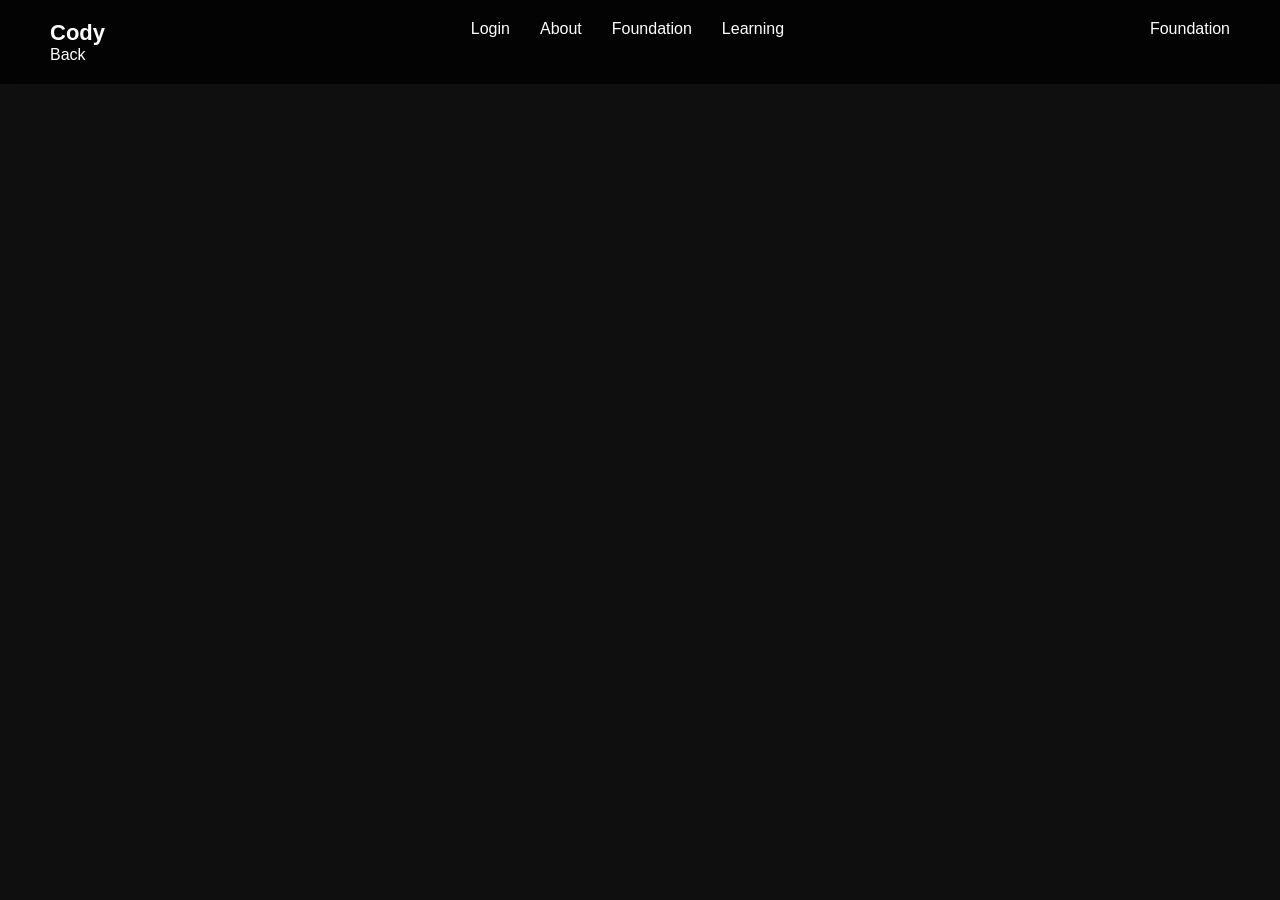
==== download.html @ cf852ef5 "Add files via upload" ====
<!DOCTYPE html>
<html lang="en">
<head>
    <meta charset="UTF-8">
    <title>Learning</title>
    <meta name="viewport" content="width=device-width, initial-scale=1.0">
    <link rel="stylesheet" href="style.css">
</head>
<body>

<header class="navbar glass">
    <div class="container nav">
        <div class="logo">Cody</div>
        <nav>
            <a href="index.html">Back</a>
        </nav>
    </div>
    <ul>
        <li><a href="login.html">Login</a></li>
        <li><a href="#about">About</a></li>
        <li><a href="#features">Foundation</a></li>
        <li><a href="#learning">Learning</a></li>
    </ul>
</nav>
<section id="about" 
 
</section>

<section id="features" 
    <h2>Foundation</h2>
</section>
</header>

</body>
</html>
---- style.css ----
* {
    margin: 0;
    padding: 0;
    box-sizing: border-box;
    font-family: Arial, sans-serif;
    scroll-behavior: smooth;
}

body {
    background: #0f0f0f;
    color: white;
}

.logo {
    display: flex;
    align-items: center;
    gap: 10px;
    font-size: 22px;
    font-weight: bold;
}

.logo-img {
    width: 35px;
    height: 35px;
    object-fit: contain;
}


/* BUTTONS */
.btn {
    padding: 15px 35px;
    border: none;
    cursor: pointer;
    margin-top: 25px;
    border-radius: 30px;
    font-size: 16px;
    position: relative;
    z-index: 5;
    transition: transform 0.2s, box-shadow 0.2s;
}
.btn:active {
    transform: scale(0.95);
}
.neon {
    background: #1100ff;
    color: white;
    box-shadow: 0 0 15px #0077ff, 0 0 30px #0084ff;
}
.neon:hover {
    transform: scale(1.1);
    box-shadow: 0 0 30px #0011ff, 0 0 60px #0011ff;
}
.large {
    font-size: 18px;
}


/* NAVBAR */

.navbar {
    position: fixed;
    width: 100%;
    display: flex;
    justify-content: space-between;
    padding: 20px 50px;
    background: rgba(0,0,0,0.8);
    backdrop-filter: blur(10px);
    z-index: 1000;
}

.navbar ul {
    list-style: none;
    display: flex;
    gap: 30px;
}

.navbar a {
    text-decoration: none;
    color: white;
    transition: 0.3s;
}

.navbar a:hover {
    color: crimson;
}

.logo {
    font-weight: bold;
    font-size: 22px;
}

/* HERO */

.hero {
    height: 100vh;
    display: flex;
    flex-direction: column;
    justify-content: center;
    align-items: center;
    text-align: center;

    background: linear-gradient(to bottom, #000000cc, #000000ee),
                url("https://algorithmman.com/wp-content/uploads/2024/04/programming-languages.png") center/cover no-repeat;
}

.hero h1 {
    font-size: 60px;
    margin-bottom: 20px;
}

.hero p {
    font-size: 20px;
    margin-bottom: 30px;
    max-width: 600px;
}

.buttons {
    display: flex;
    gap: 20px;
}

/* BUTTONS */

.btn {
    padding: 12px 30px;
    border-radius: 5px;
    text-decoration: none;
    transition: 0.3s;
}

.primary {
    background: crimson;
    color: white;
}

.primary:hover {
    background: darkred;
}

.secondary {
    border: 1px solid white;
    color: white;
}

.secondary:hover {
    background: white;
    color: black;
}

.big {
    padding: 15px 40px;
    font-size: 18px;
}

/* SECTIONS */

.section {
    padding: 100px 50px;
    text-align: center;
}

.section.dark {
    background: #1a1a1a;
}

.grid {
    margin-top: 50px;
    display: flex;
    justify-content: center;
    gap: 30px;
    flex-wrap: wrap;
}

.card {
    background: #222;
    padding: 30px;
    width: 250px;
    border-radius: 10px;
    transition: 0.3s;
}

.card:hover {
    transform: translateY(-10px);
    background: #2b2b2b;
}

footer {
    padding: 30px;
    text-align: center;
    background: black;
    color: gray;
}
.btn {
    padding: 12px 30px;
    border-radius: 5px;
    text-decoration: none;
    transition: 0.3s;
    display: block;
    margin-top: 20px;
}

.primary {
    background: crimson;
    color: white;
}

.primary:hover {
    background: darkred;
}

.secondary {
    border: 1px solid white;
    color: white;
}

.secondary:hover {
    background: white;
    color: black;
}

.big {
    padding: 15px 40px;
    font-size: 18px;
}
.section1{
    display: flex;
    flex-direction: column;
    justify-content: center;
    align-items: center;
    padding: 50px;
}
.section2 {
    padding: 50px 50px;
    text-align: left;
}

.section.dark2 {
    background: #1a1a1a;
}

.grid2 {
    margin-top: 50px;
    display: flex;
    justify-content: left;
    gap: 30px;
    flex-wrap: wrap;
}

.card2 {
    background: #222;
    padding: 30px;
    width: 250px;
    border-radius: 10px;
    transition: 0.3s;
}
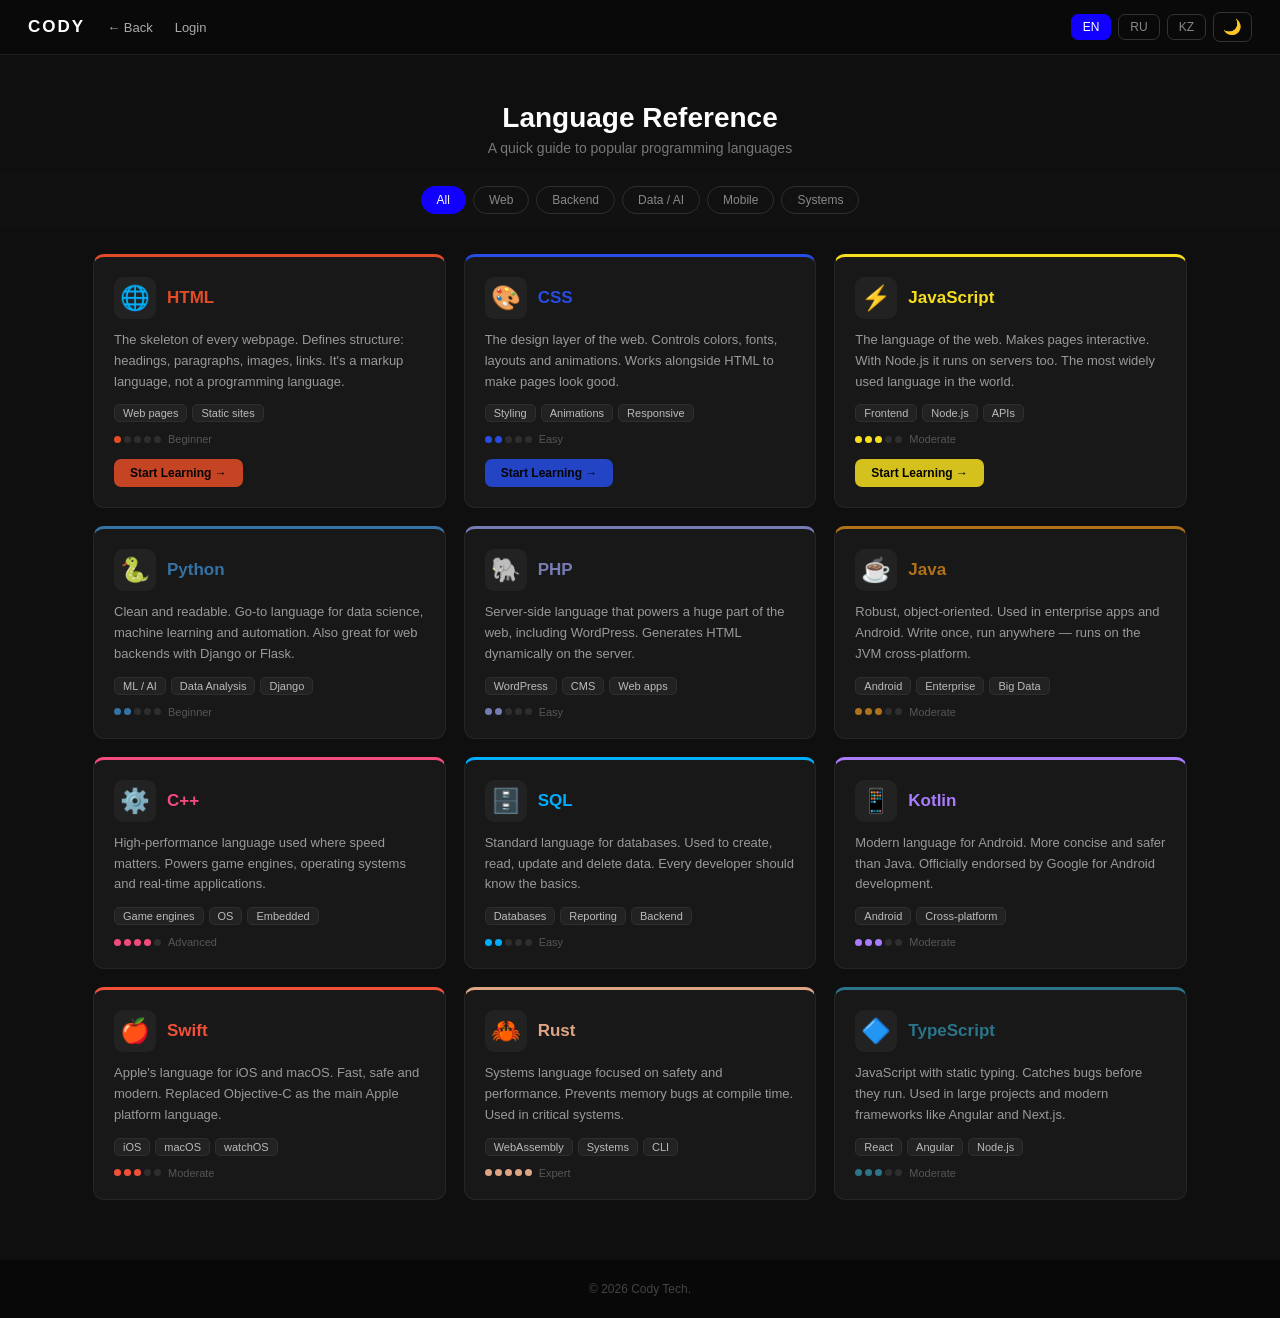
==== commit 7fd10339: "Update download.html" ====
--- a/download.html
+++ b/download.html
@@ -2,34 +2,376 @@
 <html lang="en">
 <head>
     <meta charset="UTF-8">
-    <title>Learning</title>
+    <title>Learning — Cody Tech</title>
     <meta name="viewport" content="width=device-width, initial-scale=1.0">
     <link rel="stylesheet" href="style.css">
+    <style>
+        body.light { background:#f4f4f4; color:#111; }
+        body.light .top-bar { background:rgba(255,255,255,0.95); border-bottom:1px solid #ddd; }
+        body.light .top-bar a, body.light .logo-txt { color:#111; }
+        body.light .filter-bar { background:#e8e8e8; }
+        body.light .filter-btn { background:#ddd; color:#333; border-color:#ccc; }
+        body.light .filter-btn.active { background:#1100ff; color:#fff; border-color:#1100ff; }
+        body.light .ref-card { background:#fff; border-color:#ddd; color:#111; }
+        body.light .ref-card p { color:#444; }
+        body.light .chip { background:#eee; border-color:#ccc; color:#333; }
+        body.light .page-title p { color:#666; }
+        body.light .page-title h1 { color:#111; }
+        body.light .diff-label { color:#666; }
+        body.light footer { background:#e0e0e0; color:#888; }
+
+        .top-bar {
+            position:fixed; top:0; left:0; right:0;
+            display:flex; justify-content:space-between; align-items:center;
+            padding:12px 28px;
+            background:rgba(10,10,10,0.95);
+            backdrop-filter:blur(8px);
+            z-index:1000;
+            border-bottom:1px solid #1e1e1e;
+        }
+        .logo-txt { font-weight:bold; font-size:17px; color:#fff; letter-spacing:2px; }
+        .top-left { display:flex; align-items:center; gap:22px; }
+        .top-bar a { color:#aaa; text-decoration:none; font-size:13px; transition:color 0.2s; }
+        .top-bar a:hover { color:#fff; }
+        body.light .top-bar a:hover { color:#000; }
+        .top-right { display:flex; gap:7px; align-items:center; }
+
+        .ctrl-btn {
+            padding:5px 11px; border-radius:7px;
+            border:1px solid #333; background:transparent;
+            color:#888; cursor:pointer; font-size:12px; transition:all 0.2s;
+        }
+        .ctrl-btn:hover, .ctrl-btn.active { background:#1100ff; border-color:#1100ff; color:#fff; }
+        body.light .ctrl-btn { border-color:#ccc; color:#555; }
+        body.light .ctrl-btn:hover, body.light .ctrl-btn.active { background:#1100ff; border-color:#1100ff; color:#fff; }
+
+        .theme-btn {
+            padding:5px 9px; border-radius:7px;
+            border:1px solid #333; background:transparent;
+            cursor:pointer; font-size:15px; transition:border-color 0.2s;
+        }
+        body.light .theme-btn { border-color:#ccc; }
+
+        .page-wrapper { padding-top:66px; }
+
+        .page-title { text-align:center; padding:36px 20px 16px; }
+        .page-title h1 { font-size:28px; color:#fff; margin-bottom:6px; }
+        .page-title p { color:#777; font-size:14px; }
+
+        .filter-bar {
+            display:flex; flex-wrap:wrap; justify-content:center;
+            gap:7px; padding:14px 20px;
+            background:#111;
+        }
+        .filter-btn {
+            padding:6px 15px; border-radius:18px;
+            border:1px solid #2e2e2e; background:transparent;
+            color:#888; cursor:pointer; font-size:12px; transition:all 0.2s;
+        }
+        .filter-btn.active { background:#1100ff; border-color:#1100ff; color:#fff; }
+        .filter-btn:hover { border-color:#555; color:#ddd; }
+
+        .lang-grid {
+            display:grid;
+            grid-template-columns:repeat(auto-fill, minmax(265px,1fr));
+            gap:18px;
+            padding:26px 28px 60px;
+            max-width:1150px;
+            margin:0 auto;
+        }
+        .ref-card {
+            background:#181818; border:1px solid #252525;
+            border-top:3px solid var(--c);
+            border-radius:11px; padding:20px;
+            transition:transform 0.2s, box-shadow 0.2s;
+        }
+        .ref-card:hover { transform:translateY(-4px); box-shadow:0 6px 18px rgba(0,0,0,0.35); }
+        .ref-card.hidden { display:none; }
+
+        .card-top { display:flex; align-items:center; gap:11px; margin-bottom:11px; }
+        .c-icon {
+            font-size:24px; width:42px; height:42px;
+            display:flex; align-items:center; justify-content:center;
+            background:#222; border-radius:9px; flex-shrink:0;
+        }
+        body.light .c-icon { background:#f0f0f0; }
+        .c-name { font-size:17px; font-weight:bold; color:var(--c); }
+        .ref-card p { font-size:13px; color:#999; line-height:1.6; margin-bottom:12px; }
+        .chips { display:flex; flex-wrap:wrap; gap:5px; margin-bottom:11px; }
+        .chip {
+            font-size:11px; padding:2px 8px;
+            background:#222; border:1px solid #2e2e2e;
+            border-radius:5px; color:#bbb;
+        }
+        .diff-row { display:flex; align-items:center; gap:7px; }
+        .d-dots { display:flex; gap:3px; }
+        .d-dot { width:7px; height:7px; border-radius:50%; background:#2e2e2e; }
+        .d-dot.on { background:var(--c); }
+        .diff-label { font-size:11px; color:#555; }
+
+        footer { padding:22px; text-align:center; background:#080808; color:#444; font-size:12px; }
+        body.light footer { background:#e0e0e0; color:#888; }
+
+        /* LEARN BUTTON */
+        .learn-btn {
+            display:inline-block; margin-top:14px;
+            padding:7px 16px; border-radius:7px;
+            background:var(--c); color:#000;
+            text-decoration:none; font-size:12px; font-weight:700;
+            transition:opacity 0.2s, transform 0.2s;
+            opacity:0.85;
+        }
+        .learn-btn:hover { opacity:1; transform:translateY(-1px); }
+    </style>
 </head>
 <body>
 
-<header class="navbar glass">
-    <div class="container nav">
-        <div class="logo">Cody</div>
-        <nav>
-            <a href="index.html">Back</a>
-        </nav>
-    </div>
-    <ul>
-        <li><a href="login.html">Login</a></li>
-        <li><a href="#about">About</a></li>
-        <li><a href="#features">Foundation</a></li>
-        <li><a href="#learning">Learning</a></li>
-    </ul>
-</nav>
-<section id="about" 
- 
-</section>
-
-<section id="features" 
-    <h2>Foundation</h2>
-</section>
-</header>
-
+<div class="top-bar">
+    <div class="top-left">
+        <span class="logo-txt">CODY</span>
+        <a href="index.html">← <span data-i="back">Back</span></a>
+        <a href="login.html" data-i="login">Login</a>
+    </div>
+    <div class="top-right">
+        <button class="ctrl-btn active" onclick="setLang('en',this)">EN</button>
+        <button class="ctrl-btn" onclick="setLang('ru',this)">RU</button>
+        <button class="ctrl-btn" onclick="setLang('kz',this)">KZ</button>
+        <button class="theme-btn" id="themeBtn" onclick="toggleTheme()">🌙</button>
+    </div>
+</div>
+
+<div class="page-wrapper">
+    <div class="page-title">
+        <h1 data-i="title">Language Reference</h1>
+        <p data-i="subtitle">A quick guide to popular programming languages</p>
+    </div>
+
+    <div class="filter-bar">
+        <button class="filter-btn active" onclick="doFilter('all',this)" data-i="f_all">All</button>
+        <button class="filter-btn" onclick="doFilter('web',this)">Web</button>
+        <button class="filter-btn" onclick="doFilter('backend',this)">Backend</button>
+        <button class="filter-btn" onclick="doFilter('data',this)">Data / AI</button>
+        <button class="filter-btn" onclick="doFilter('mobile',this)">Mobile</button>
+        <button class="filter-btn" onclick="doFilter('systems',this)">Systems</button>
+    </div>
+
+    <div class="lang-grid">
+
+        <div class="ref-card" data-cat="web" style="--c:#e34c26">
+            <div class="card-top"><div class="c-icon">🌐</div><div class="c-name">HTML</div></div>
+            <p data-i="d_html">The skeleton of every webpage. Defines structure: headings, paragraphs, images, links. It's a markup language, not a programming language.</p>
+            <div class="chips"><span class="chip" data-i="c_webpages">Web pages</span><span class="chip" data-i="c_static">Static sites</span></div>
+            <div class="diff-row">
+                <div class="d-dots"><div class="d-dot on"></div><div class="d-dot"></div><div class="d-dot"></div><div class="d-dot"></div><div class="d-dot"></div></div>
+                <span class="diff-label" data-i="lv1">Beginner</span>
+            </div>
+            <a href="learn-html.html" class="learn-btn" data-i="btn_learn">Start Learning →</a>
+        </div>
+
+        <div class="ref-card" data-cat="web" style="--c:#264de4">
+            <div class="card-top"><div class="c-icon">🎨</div><div class="c-name">CSS</div></div>
+            <p data-i="d_css">The design layer of the web. Controls colors, fonts, layouts and animations. Works alongside HTML to make pages look good.</p>
+            <div class="chips"><span class="chip" data-i="c_styling">Styling</span><span class="chip" data-i="c_anim">Animations</span><span class="chip" data-i="c_resp">Responsive</span></div>
+            <div class="diff-row">
+                <div class="d-dots"><div class="d-dot on"></div><div class="d-dot on"></div><div class="d-dot"></div><div class="d-dot"></div><div class="d-dot"></div></div>
+                <span class="diff-label" data-i="lv2">Easy</span>
+            </div>
+            <a href="learn-css.html" class="learn-btn" data-i="btn_learn">Start Learning →</a>
+        </div>
+
+        <div class="ref-card" data-cat="web backend" style="--c:#f7df1e">
+            <div class="card-top"><div class="c-icon">⚡</div><div class="c-name">JavaScript</div></div>
+            <p data-i="d_js">The language of the web. Makes pages interactive. With Node.js it runs on servers too. The most widely used language in the world.</p>
+            <div class="chips"><span class="chip">Frontend</span><span class="chip">Node.js</span><span class="chip">APIs</span></div>
+            <div class="diff-row">
+                <div class="d-dots"><div class="d-dot on"></div><div class="d-dot on"></div><div class="d-dot on"></div><div class="d-dot"></div><div class="d-dot"></div></div>
+                <span class="diff-label" data-i="lv3">Moderate</span>
+            </div>
+            <a href="learn-js.html" class="learn-btn" data-i="btn_learn">Start Learning →</a>
+        </div>
+
+        <div class="ref-card" data-cat="backend data" style="--c:#3572A5">
+            <div class="card-top"><div class="c-icon">🐍</div><div class="c-name">Python</div></div>
+            <p data-i="d_py">Clean and readable. Go-to language for data science, machine learning and automation. Also great for web backends with Django or Flask.</p>
+            <div class="chips"><span class="chip">ML / AI</span><span class="chip" data-i="c_data">Data Analysis</span><span class="chip">Django</span></div>
+            <div class="diff-row">
+                <div class="d-dots"><div class="d-dot on"></div><div class="d-dot on"></div><div class="d-dot"></div><div class="d-dot"></div><div class="d-dot"></div></div>
+                <span class="diff-label" data-i="lv1">Beginner</span>
+            </div>
+        </div>
+
+        <div class="ref-card" data-cat="backend web" style="--c:#777BB4">
+            <div class="card-top"><div class="c-icon">🐘</div><div class="c-name">PHP</div></div>
+            <p data-i="d_php">Server-side language that powers a huge part of the web, including WordPress. Generates HTML dynamically on the server.</p>
+            <div class="chips"><span class="chip">WordPress</span><span class="chip">CMS</span><span class="chip">Web apps</span></div>
+            <div class="diff-row">
+                <div class="d-dots"><div class="d-dot on"></div><div class="d-dot on"></div><div class="d-dot"></div><div class="d-dot"></div><div class="d-dot"></div></div>
+                <span class="diff-label" data-i="lv2">Easy</span>
+            </div>
+        </div>
+
+        <div class="ref-card" data-cat="backend mobile" style="--c:#b07219">
+            <div class="card-top"><div class="c-icon">☕</div><div class="c-name">Java</div></div>
+            <p data-i="d_java">Robust, object-oriented. Used in enterprise apps and Android. Write once, run anywhere — runs on the JVM cross-platform.</p>
+            <div class="chips"><span class="chip">Android</span><span class="chip">Enterprise</span><span class="chip">Big Data</span></div>
+            <div class="diff-row">
+                <div class="d-dots"><div class="d-dot on"></div><div class="d-dot on"></div><div class="d-dot on"></div><div class="d-dot"></div><div class="d-dot"></div></div>
+                <span class="diff-label" data-i="lv3">Moderate</span>
+            </div>
+        </div>
+
+        <div class="ref-card" data-cat="systems" style="--c:#f34b7d">
+            <div class="card-top"><div class="c-icon">⚙️</div><div class="c-name">C++</div></div>
+            <p data-i="d_cpp">High-performance language used where speed matters. Powers game engines, operating systems and real-time applications.</p>
+            <div class="chips"><span class="chip" data-i="c_games">Game engines</span><span class="chip">OS</span><span class="chip">Embedded</span></div>
+            <div class="diff-row">
+                <div class="d-dots"><div class="d-dot on"></div><div class="d-dot on"></div><div class="d-dot on"></div><div class="d-dot on"></div><div class="d-dot"></div></div>
+                <span class="diff-label" data-i="lv4">Advanced</span>
+            </div>
+        </div>
+
+        <div class="ref-card" data-cat="data backend" style="--c:#00aeff">
+            <div class="card-top"><div class="c-icon">🗄️</div><div class="c-name">SQL</div></div>
+            <p data-i="d_sql">Standard language for databases. Used to create, read, update and delete data. Every developer should know the basics.</p>
+            <div class="chips"><span class="chip">Databases</span><span class="chip" data-i="c_report">Reporting</span><span class="chip">Backend</span></div>
+            <div class="diff-row">
+                <div class="d-dots"><div class="d-dot on"></div><div class="d-dot on"></div><div class="d-dot"></div><div class="d-dot"></div><div class="d-dot"></div></div>
+                <span class="diff-label" data-i="lv2">Easy</span>
+            </div>
+        </div>
+
+        <div class="ref-card" data-cat="mobile" style="--c:#A97BFF">
+            <div class="card-top"><div class="c-icon">📱</div><div class="c-name">Kotlin</div></div>
+            <p data-i="d_kotlin">Modern language for Android. More concise and safer than Java. Officially endorsed by Google for Android development.</p>
+            <div class="chips"><span class="chip">Android</span><span class="chip">Cross-platform</span></div>
+            <div class="diff-row">
+                <div class="d-dots"><div class="d-dot on"></div><div class="d-dot on"></div><div class="d-dot on"></div><div class="d-dot"></div><div class="d-dot"></div></div>
+                <span class="diff-label" data-i="lv3">Moderate</span>
+            </div>
+        </div>
+
+        <div class="ref-card" data-cat="mobile" style="--c:#F05138">
+            <div class="card-top"><div class="c-icon">🍎</div><div class="c-name">Swift</div></div>
+            <p data-i="d_swift">Apple's language for iOS and macOS. Fast, safe and modern. Replaced Objective-C as the main Apple platform language.</p>
+            <div class="chips"><span class="chip">iOS</span><span class="chip">macOS</span><span class="chip">watchOS</span></div>
+            <div class="diff-row">
+                <div class="d-dots"><div class="d-dot on"></div><div class="d-dot on"></div><div class="d-dot on"></div><div class="d-dot"></div><div class="d-dot"></div></div>
+                <span class="diff-label" data-i="lv3">Moderate</span>
+            </div>
+        </div>
+
+        <div class="ref-card" data-cat="systems" style="--c:#dea584">
+            <div class="card-top"><div class="c-icon">🦀</div><div class="c-name">Rust</div></div>
+            <p data-i="d_rust">Systems language focused on safety and performance. Prevents memory bugs at compile time. Used in critical systems.</p>
+            <div class="chips"><span class="chip">WebAssembly</span><span class="chip">Systems</span><span class="chip">CLI</span></div>
+            <div class="diff-row">
+                <div class="d-dots"><div class="d-dot on"></div><div class="d-dot on"></div><div class="d-dot on"></div><div class="d-dot on"></div><div class="d-dot on"></div></div>
+                <span class="diff-label" data-i="lv5">Expert</span>
+            </div>
+        </div>
+
+        <div class="ref-card" data-cat="web backend" style="--c:#2b7489">
+            <div class="card-top"><div class="c-icon">🔷</div><div class="c-name">TypeScript</div></div>
+            <p data-i="d_ts">JavaScript with static typing. Catches bugs before they run. Used in large projects and modern frameworks like Angular and Next.js.</p>
+            <div class="chips"><span class="chip">React</span><span class="chip">Angular</span><span class="chip">Node.js</span></div>
+            <div class="diff-row">
+                <div class="d-dots"><div class="d-dot on"></div><div class="d-dot on"></div><div class="d-dot on"></div><div class="d-dot"></div><div class="d-dot"></div></div>
+                <span class="diff-label" data-i="lv3">Moderate</span>
+            </div>
+        </div>
+
+    </div>
+</div>
+
+<footer>© 2026 Cody Tech.</footer>
+
+<script>
+const LANG = {
+    en:{
+        title:"Language Reference", subtitle:"A quick guide to popular programming languages",
+        back:"Back", login:"Login", f_all:"All",
+        lv1:"Beginner", lv2:"Easy", lv3:"Moderate", lv4:"Advanced", lv5:"Expert",
+        d_html:"The skeleton of every webpage. Defines structure: headings, paragraphs, images, links. It's a markup language, not a programming language.",
+        d_css:"The design layer of the web. Controls colors, fonts, layouts and animations. Works alongside HTML to make pages look good.",
+        d_js:"The language of the web. Makes pages interactive. With Node.js it runs on servers too. The most widely used language in the world.",
+        d_py:"Clean and readable. Go-to language for data science, machine learning and automation. Also great for web backends with Django or Flask.",
+        d_php:"Server-side language that powers a huge part of the web, including WordPress. Generates HTML dynamically on the server.",
+        d_java:"Robust, object-oriented. Used in enterprise apps and Android. Write once, run anywhere — runs on the JVM cross-platform.",
+        d_cpp:"High-performance language used where speed matters. Powers game engines, operating systems and real-time applications.",
+        d_sql:"Standard language for databases. Used to create, read, update and delete data. Every developer should know the basics.",
+        d_kotlin:"Modern language for Android. More concise and safer than Java. Officially endorsed by Google for Android development.",
+        d_swift:"Apple's language for iOS and macOS. Fast, safe and modern. Replaced Objective-C as the main Apple platform language.",
+        d_rust:"Systems language focused on safety and performance. Prevents memory bugs at compile time. Used in critical systems.",
+        d_ts:"JavaScript with static typing. Catches bugs before they run. Used in large projects and modern frameworks like Angular and Next.js.",
+        c_webpages:"Web pages", c_static:"Static sites", c_styling:"Styling", c_anim:"Animations",
+        c_resp:"Responsive", c_data:"Data Analysis", c_games:"Game engines", c_report:"Reporting",
+        btn_learn:"Start Learning →",
+    },
+    ru:{
+        title:"Справочник языков", subtitle:"Краткое руководство по популярным языкам программирования",
+        back:"Назад", login:"Войти", f_all:"Все",
+        lv1:"Начинающий", lv2:"Легко", lv3:"Средний", lv4:"Продвинутый", lv5:"Эксперт",
+        d_html:"Скелет каждой веб-страницы. Определяет структуру: заголовки, абзацы, изображения, ссылки. Язык разметки, не программирования.",
+        d_css:"Слой дизайна веба. Управляет цветами, шрифтами, макетами и анимациями. Работает совместно с HTML.",
+        d_js:"Язык веба. Делает страницы интерактивными. С Node.js работает и на серверах. Самый популярный язык в мире.",
+        d_py:"Чистый и читаемый. Основной язык для науки о данных, машинного обучения и автоматизации. Отлично для бэкенда.",
+        d_php:"Серверный язык, на котором работает большая часть веба, включая WordPress. Генерирует HTML на сервере.",
+        d_java:"Надёжный и объектно-ориентированный. Используется в корпоративном ПО и Android. Работает на JVM.",
+        d_cpp:"Высокопроизводительный язык для задач, где важна скорость. Игровые движки, ОС, встраиваемые системы.",
+        d_sql:"Стандартный язык для баз данных. Создание, чтение, обновление и удаление данных. Must-know для каждого.",
+        d_kotlin:"Современный язык для Android. Лаконичнее и безопаснее Java. Официально рекомендован Google.",
+        d_swift:"Язык Apple для iOS и macOS. Быстрый, безопасный и современный. Заменил Objective-C.",
+        d_rust:"Системный язык с фокусом на безопасность. Предотвращает ошибки памяти на этапе компиляции.",
+        d_ts:"JavaScript со статической типизацией. Ловит ошибки до запуска. Для крупных проектов и фреймворков.",
+        c_webpages:"Веб-страницы", c_static:"Статические сайты", c_styling:"Оформление", c_anim:"Анимации",
+        c_resp:"Адаптивность", c_data:"Анализ данных", c_games:"Игровые движки", c_report:"Отчёты",
+        btn_learn:"Начать обучение →",
+    },
+    kz:{
+        title:"Тіл анықтамалығы", subtitle:"Танымал бағдарламалау тілдеріне қысқаша нұсқаулық",
+        back:"Артқа", login:"Кіру", f_all:"Барлығы",
+        lv1:"Бастаушы", lv2:"Оңай", lv3:"Орташа", lv4:"Жоғары", lv5:"Эксперт",
+        d_html:"Әр веб-беттің қаңқасы. Құрылымды анықтайды: тақырыптар, абзацтар, суреттер, сілтемелер. Бағдарламалау емес — белгілеу тілі.",
+        d_css:"Веб-тің дизайн қабаты. Түстерді, қаріптерді, макеттерді басқарады. HTML-мен бірге жұмыс істейді.",
+        d_js:"Веб тілі. Беттерді интерактивті етеді. Node.js арқылы серверлерде де жұмыс істейді.",
+        d_py:"Таза және оқылатын. Деректер ғылымы, машиналық оқыту және автоматтандыру үшін негізгі тіл.",
+        d_php:"WordPress-ті қосқанда вебтің үлкен бөлігін қуаттандыратын серверлік тіл.",
+        d_java:"Сенімді және объектілі-бағытталған. Кәсіпорын ПЖ мен Android қосымшаларында қолданылады.",
+        d_cpp:"Жылдамдық маңызды болғанда қолданылатын жоғары өнімді тіл. Ойын қозғалтқыштары мен ОЖ.",
+        d_sql:"Дерекқорлар үшін стандартты тіл. Деректерді жасау, оқу, жаңарту және жою.",
+        d_kotlin:"Android үшін заманауи тіл. Java-дан қысқа және қауіпсіз. Google ресми ұсынады.",
+        d_swift:"iOS және macOS үшін Apple тілі. Жылдам, қауіпсіз және заманауи.",
+        d_rust:"Қауіпсіздік пен өнімділікке бағытталған жүйелік тіл. Жад қателерін болдырмайды.",
+        d_ts:"Статикалық типтеуі бар JavaScript. Қателерді іске қосылғанға дейін анықтайды.",
+        c_webpages:"Веб-беттер", c_static:"Статикалық сайттар", c_styling:"Безендіру", c_anim:"Анимациялар",
+        c_resp:"Адаптивтілік", c_data:"Деректер талдауы", c_games:"Ойын қозғалтқыштары", c_report:"Есептілік",
+        btn_learn:"Оқуды бастау →",
+    }
+};
+let lang='en';
+function setLang(l,btn){
+    lang=l;
+    document.querySelectorAll('.ctrl-btn').forEach(b=>b.classList.remove('active'));
+    btn.classList.add('active');
+    const t=LANG[l];
+    document.querySelectorAll('[data-i]').forEach(el=>{
+        const k=el.getAttribute('data-i');
+        if(t[k]) el.textContent=t[k];
+    });
+}
+function doFilter(cat,btn){
+    document.querySelectorAll('.filter-btn').forEach(b=>b.classList.remove('active'));
+    btn.classList.add('active');
+    document.querySelectorAll('.ref-card').forEach(c=>{
+        c.classList.toggle('hidden', cat!=='all' && !c.dataset.cat.includes(cat));
+    });
+}
+let dark=true;
+function toggleTheme(){
+    dark=!dark;
+    document.body.classList.toggle('light',!dark);
+    document.getElementById('themeBtn').textContent=dark?'🌙':'☀️';
+}
+</script>
 </body>
 </html>
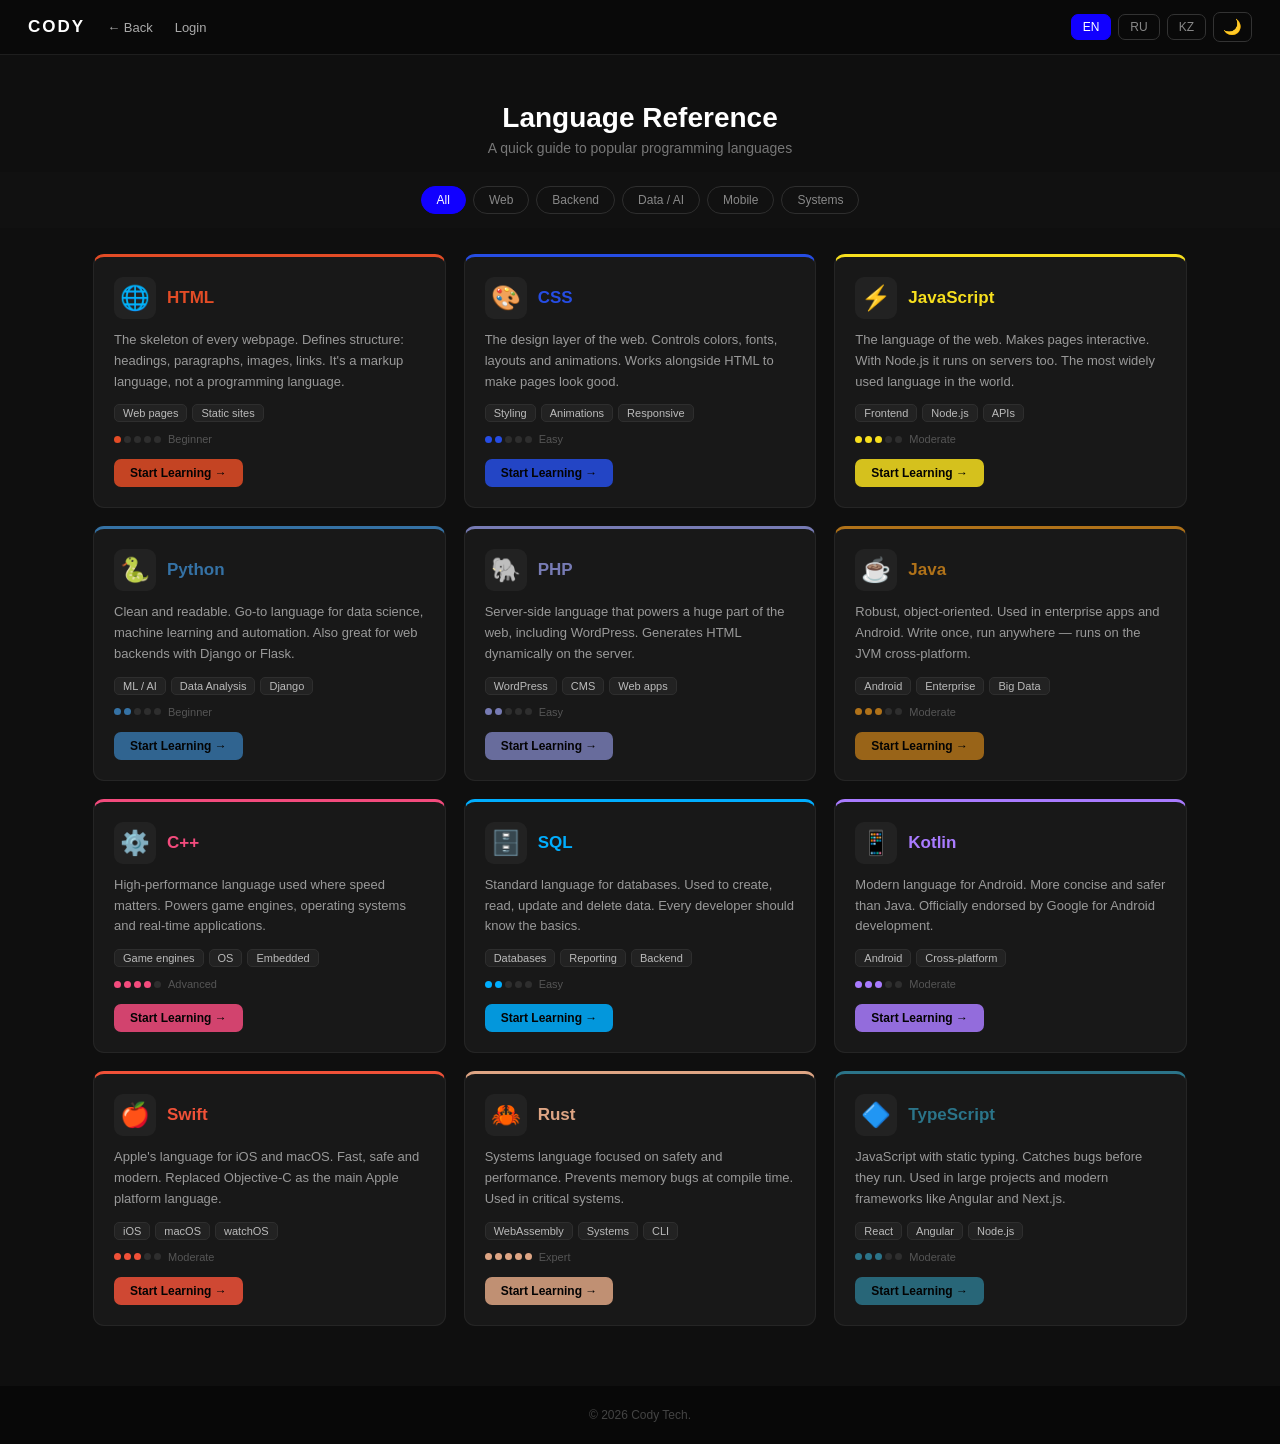
==== commit 3993e183: "Add files via upload" ====
--- a/download.html
+++ b/download.html
@@ -198,6 +198,7 @@
                 <div class="d-dots"><div class="d-dot on"></div><div class="d-dot on"></div><div class="d-dot"></div><div class="d-dot"></div><div class="d-dot"></div></div>
                 <span class="diff-label" data-i="lv1">Beginner</span>
             </div>
+            <a href="learn-python.html" class="learn-btn" data-i="btn_learn">Start Learning →</a>
         </div>
 
         <div class="ref-card" data-cat="backend web" style="--c:#777BB4">
@@ -208,6 +209,7 @@
                 <div class="d-dots"><div class="d-dot on"></div><div class="d-dot on"></div><div class="d-dot"></div><div class="d-dot"></div><div class="d-dot"></div></div>
                 <span class="diff-label" data-i="lv2">Easy</span>
             </div>
+            <a href="learn-php.html" class="learn-btn" data-i="btn_learn">Start Learning →</a>
         </div>
 
         <div class="ref-card" data-cat="backend mobile" style="--c:#b07219">
@@ -218,6 +220,7 @@
                 <div class="d-dots"><div class="d-dot on"></div><div class="d-dot on"></div><div class="d-dot on"></div><div class="d-dot"></div><div class="d-dot"></div></div>
                 <span class="diff-label" data-i="lv3">Moderate</span>
             </div>
+            <a href="learn-java.html" class="learn-btn" data-i="btn_learn">Start Learning →</a>
         </div>
 
         <div class="ref-card" data-cat="systems" style="--c:#f34b7d">
@@ -228,6 +231,7 @@
                 <div class="d-dots"><div class="d-dot on"></div><div class="d-dot on"></div><div class="d-dot on"></div><div class="d-dot on"></div><div class="d-dot"></div></div>
                 <span class="diff-label" data-i="lv4">Advanced</span>
             </div>
+            <a href="learn-c++.html" class="learn-btn" data-i="btn_learn">Start Learning →</a>
         </div>
 
         <div class="ref-card" data-cat="data backend" style="--c:#00aeff">
@@ -238,6 +242,7 @@
                 <div class="d-dots"><div class="d-dot on"></div><div class="d-dot on"></div><div class="d-dot"></div><div class="d-dot"></div><div class="d-dot"></div></div>
                 <span class="diff-label" data-i="lv2">Easy</span>
             </div>
+            <a href="learn-sql.html" class="learn-btn" data-i="btn_learn">Start Learning →</a>
         </div>
 
         <div class="ref-card" data-cat="mobile" style="--c:#A97BFF">
@@ -248,6 +253,7 @@
                 <div class="d-dots"><div class="d-dot on"></div><div class="d-dot on"></div><div class="d-dot on"></div><div class="d-dot"></div><div class="d-dot"></div></div>
                 <span class="diff-label" data-i="lv3">Moderate</span>
             </div>
+            <a href="learn-kotlin.html" class="learn-btn" data-i="btn_learn">Start Learning →</a>
         </div>
 
         <div class="ref-card" data-cat="mobile" style="--c:#F05138">
@@ -258,6 +264,7 @@
                 <div class="d-dots"><div class="d-dot on"></div><div class="d-dot on"></div><div class="d-dot on"></div><div class="d-dot"></div><div class="d-dot"></div></div>
                 <span class="diff-label" data-i="lv3">Moderate</span>
             </div>
+            <a href="learn-swift.html" class="learn-btn" data-i="btn_learn">Start Learning →</a>
         </div>
 
         <div class="ref-card" data-cat="systems" style="--c:#dea584">
@@ -268,6 +275,7 @@
                 <div class="d-dots"><div class="d-dot on"></div><div class="d-dot on"></div><div class="d-dot on"></div><div class="d-dot on"></div><div class="d-dot on"></div></div>
                 <span class="diff-label" data-i="lv5">Expert</span>
             </div>
+            <a href="learn-rust.html" class="learn-btn" data-i="btn_learn">Start Learning →</a>
         </div>
 
         <div class="ref-card" data-cat="web backend" style="--c:#2b7489">
@@ -278,6 +286,7 @@
                 <div class="d-dots"><div class="d-dot on"></div><div class="d-dot on"></div><div class="d-dot on"></div><div class="d-dot"></div><div class="d-dot"></div></div>
                 <span class="diff-label" data-i="lv3">Moderate</span>
             </div>
+            <a href="learn-typescript.html" class="learn-btn" data-i="btn_learn">Start Learning →</a>
         </div>
 
     </div>
